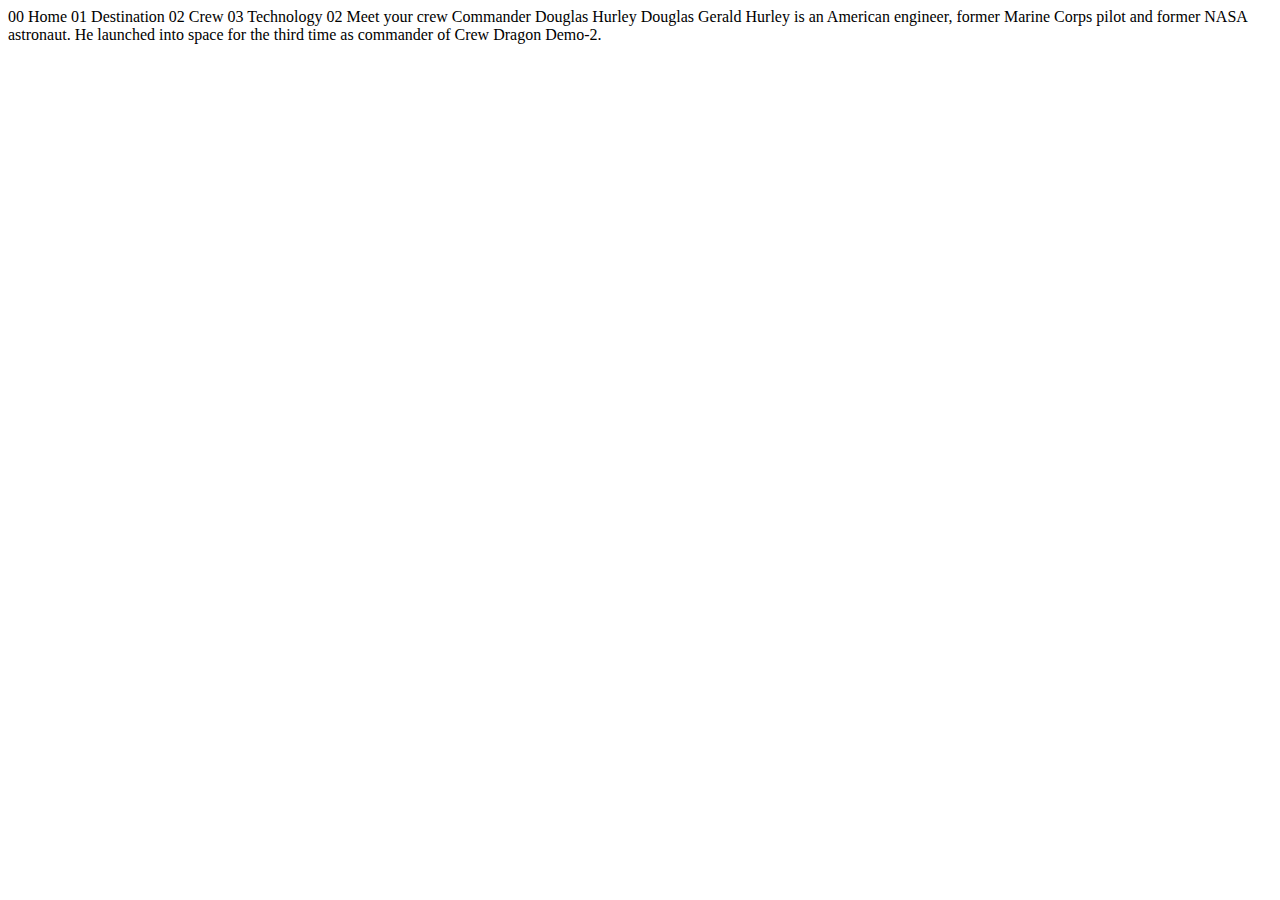
==== crew-commander.html @ c6e1ca6d "Initial commit" ====
<!DOCTYPE html>
<html lang="en">
<head>
  <meta charset="UTF-8">
  <meta name="viewport" content="width=device-width, initial-scale=1.0">

  <link rel="icon" type="image/png" sizes="32x32" href="./assets/favicon-32x32.png">
  
  <title>Frontend Mentor | Space tourism website</title>
</head>
<body>

  00 Home
  01 Destination
  02 Crew
  03 Technology

  02 Meet your crew

  Commander
  Douglas Hurley

  Douglas Gerald Hurley is an American engineer, former Marine Corps pilot 
  and former NASA astronaut. He launched into space for the third time as 
  commander of Crew Dragon Demo-2.
</body>
</html>
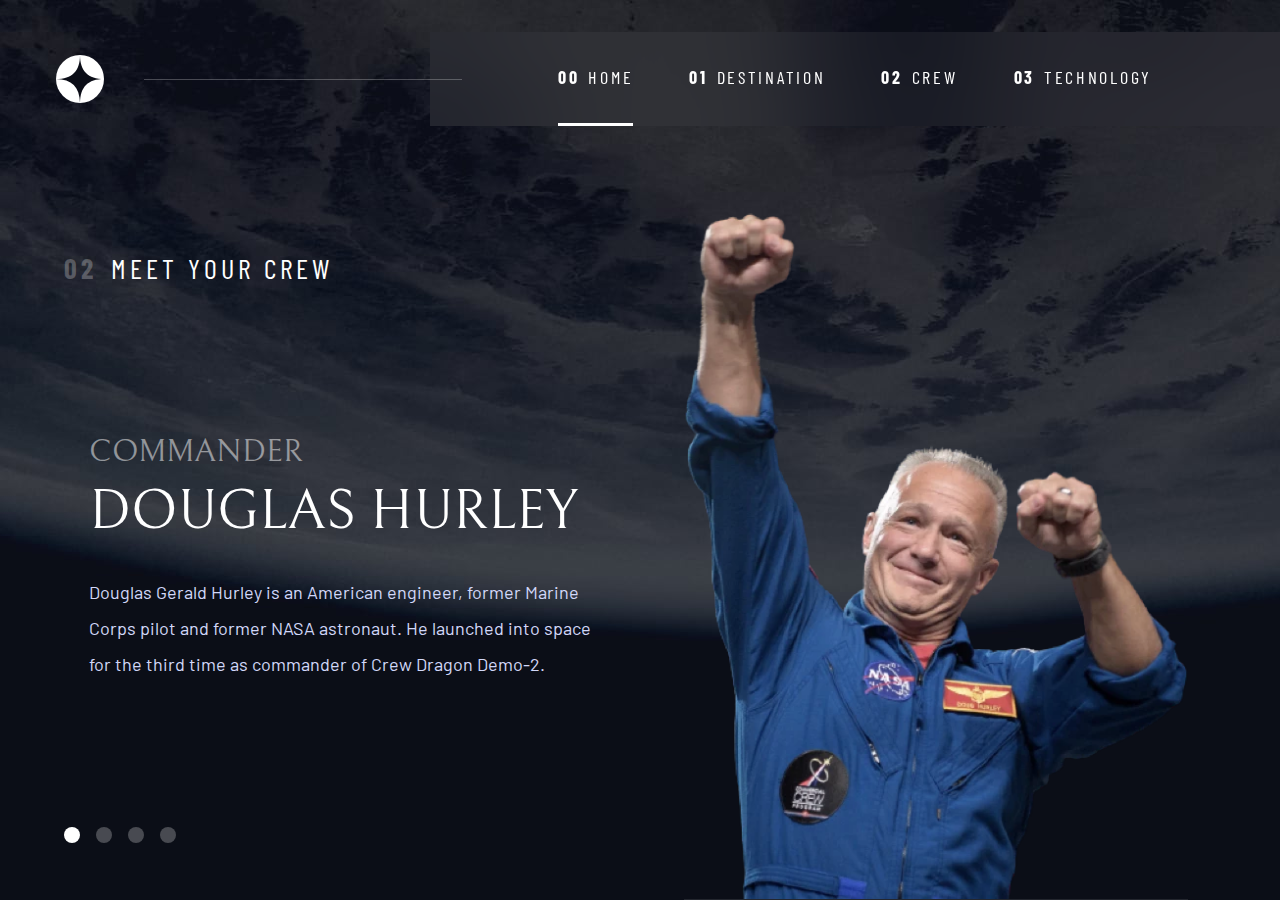
==== commit 6d40242e: "layout" ====
--- a/crew-commander.html
+++ b/crew-commander.html
@@ -5,23 +5,66 @@
   <meta name="viewport" content="width=device-width, initial-scale=1.0">
 
   <link rel="icon" type="image/png" sizes="32x32" href="./assets/favicon-32x32.png">
+
+  <!-- Google fonts -->
+  <link rel="preconnect" href="https://fonts.googleapis.com">
+  <link rel="preconnect" href="https://fonts.gstatic.com" crossorigin>
+  <link href="https://fonts.googleapis.com/css2?family=Barlow+Condensed:wght@400;700&family=Bellefair&family=Barlow:wght@400;700&display=swap" rel="stylesheet">
+
+  <link rel="stylesheet" href="css/index.css">
+
+  <title>Space Tourism | Destinations</title>
+
+  <script src="/js/index.js" defer></script>
+
+</head>
+<body class="crew">
+  <a class="skip-to-content" href="#main">Skip to content</a>
+  <header class="primary-header flex">
+    <div>
+      <img src="./assets/shared/logo.svg" alt="space tourism logo" class="logo">
+    </div>
+    <button class="mobile-nav-toggle" aria-controls="primary-navigation" aria-expanded="false"><span class="sr-only">Menu</span></button>
+    <div class="primary-nav-accent"></div>
+    <nav>
+      <ul id="primary-navigation" data-visible="false" class="primary-navigation underline-indicators flex">
+        <li class="active"><a class="ff-sans-cond uppercase text-white letter-spacing-2" href="index.html"><span aria-hidden="true">00</span>Home</a>
+        <li><a class="ff-sans-cond uppercase text-white letter-spacing-2" href="destination.html"><span aria-hidden="true">01</span>Destination</a>
+        <li><a class="ff-sans-cond uppercase text-white letter-spacing-2" href="crew.html"><span aria-hidden="true">02</span>Crew</a>
+        <li><a class="ff-sans-cond uppercase text-white letter-spacing-2" href="technology.html"><span aria-hidden="true">03</span>Technology</a>
+      </ul>
+    </nav>
+  </header>
+
+  <main id="main" class="grid-container grid-container--crew flow">
+    <h1 class="numbered-title"><span aria-hidden="true">02</span>Meet your crew</h1>
+    <!-- Dots -->
+    <!-- <div class="flow"> -->
+      <div class="dot-indicators flex" style="justify-content: center;">
+        <button aria-selected="true"><span class="sr-only">The commander</span></button>
+        <button aria-selected="false"><span class="sr-only">The mission specialist</span></button>
+        <button aria-selected="false"><span class="sr-only">The pilot</span></button>
+        <button aria-selected="false"><span class="sr-only">The crew engineer</span></button>
+        </div>
+    <!-- </div> -->
   
-  <title>Frontend Mentor | Space tourism website</title>
-</head>
-<body>
+    <article class="crew-details flow">
+      <header class="flow flow--space-small">
+        <h2 class="fs-600 ff-serif uppercase">Commander</h2>
+        <p class="fs-700 uppercase ff-serif">Douglas Hurley</p>
+      </header>
 
-  00 Home
-  01 Destination
-  02 Crew
-  03 Technology
+      <p class="text-accent line-height-2" style="max-width: min(85vw, 51ch); margin-inline: auto;">Douglas Gerald Hurley is an American engineer, former Marine Corps pilot 
+      and former NASA astronaut. He launched into space for the third time as 
+      commander of Crew Dragon Demo-2.</p>
+    </article>
+    <picture>
+      <source srcset="assets/crew/image-douglas-hurley.webp" type="image/webp">
+      <img src="assets/crew/image-douglas-hurley.png" alt="Douglas Hurley">
+    </picture>
 
-  02 Meet your crew
+    <!-- <img src="assets/crew/image-douglas-hurley.png" alt="Douglas Hurley"> -->
+  </main>
 
-  Commander
-  Douglas Hurley
-
-  Douglas Gerald Hurley is an American engineer, former Marine Corps pilot 
-  and former NASA astronaut. He launched into space for the third time as 
-  commander of Crew Dragon Demo-2.
 </body>
 </html>--- a/css/index.css
+++ b/css/index.css
@@ -0,0 +1,726 @@
+/* ------------------- */
+/* Custom Properties   */
+/* ------------------- */
+
+:root {
+    /* colors */
+    --clr-dark: 230 35% 7%;
+    --clr-light: 231 77% 90%;
+    --clr-white: 0 0% 100%;
+
+    /* font-sizes */
+    --fs-900: clamp(5rem, 8vw + 1rem, 9.375rem);
+    --fs-800: 3.5rem;
+    --fs-700: 1.5rem;
+    --fs-600: 1rem;
+    --fs-500: 1rem;
+    --fs-400: 0.9375rem;
+    --fs-300: 1rem;
+    --fs-200: 0.875rem;
+
+   /* font-families */
+   --ff-serif: "Bellefair", serif;
+   --ff-sans-cond: "Barlow Condensed", sans-serif;
+   --ff-sans-normal: "Barlow", sans-serif;
+}
+@media (min-width: 35em) {
+    :root {
+        --fs-800: 5rem;
+        --fs-700: 2.5rem;
+        --fs-600: 1.5rem;
+        --fs-500: 1.25rem;
+        --fs-400: 1rem;
+    }
+}
+@media (min-width: 45em) {
+    :root {
+        /* font-sizes */
+        --fs-800: 6.25rem;
+        --fs-700: 3.5rem;
+        --fs-600: 2rem;
+        --fs-500: 1.75rem;
+        --fs-400: 1.125rem;
+    }
+}
+
+
+/* ------------------- */
+/* Reset               */
+/* ------------------- */
+
+/* https://piccalil.li/blog/a-modern-css-reset/ */
+
+/* Box sizing */
+*,
+*::before,
+*::after {
+    box-sizing: border-box;
+}
+
+/* Reset margins */
+body,
+h1,
+h2,
+h3,
+h4,
+h5,
+h6,
+p,
+figure,
+picture {
+    margin: 0;
+}
+
+/* Reset font weights */
+h1,
+h2,
+h3,
+h4,
+h5,
+h6,
+p {
+    font-weight: 400;
+}
+
+/* setup the body */
+body {
+    font-family: var(--ff-sans-normal);
+    font-size: var(--fs-400);
+    color: hsl(var(--clr-white));
+    background-color: hsl(var(--clr-dark));
+    line-height: 1.5;
+    min-height: 100vh;
+    display: grid;
+    grid-template-rows: min-content 1fr;
+    overflow-x: hidden;
+}
+
+/* make images easier to work with */
+img,
+picture {
+    max-width: 100%;
+    display: block;
+}
+
+/* make form elements easier to work with */
+input,
+button,
+textarea,
+select {
+    font: inherit;
+}
+
+/* remove animation for people who turned them off */
+
+@media (prefers-reduced-motion: reduce) {  
+    *,
+    *::before,
+    *::after {
+      animation-duration: 0.01ms !important;
+      animation-iteration-count: 1 !important;
+      transition-duration: 0.01ms !important;
+      scroll-behavior: auto !important;
+    }
+  }
+
+/* ------------------- */
+/* Utility Classes     */
+/* ------------------- */
+
+.flex {
+    display: flex;
+    gap: var(--gap, 1rem);
+}
+
+.grid {
+    display: grid;
+    gap: var(--gap, 1rem);
+}
+
+.d-block {
+    display: block;
+}
+
+.flow > *:where(:not(:first-child)) {
+    margin-top: var(--flow-space, 1rem);
+}
+
+.flow--space-small {
+    --flow-space: .75rem;
+}
+
+.container {
+    /* padding-inline: 2em; */
+    max-width: 80rem;
+    margin-inline: auto;
+}
+
+/* screen reader only */
+
+.sr-only { 
+    position: absolute;
+    width: 1px;
+    height: 1px;
+    padding: 0;
+    margin: -1px;
+    overflow: hidden;
+    clip: rect(0,0,0,0);
+    white-space: nowrap;
+    border: 0;
+}
+
+.skip-to-content {
+    position: absolute;
+    z-index: 200;
+    background: hsl( var(--clr-white) );
+    color: hsl( var(--clr-dark) );
+    padding: 0.5em 1em;
+    margin-inline: auto;
+    transform: translateY(-102%);
+    transition: transform 250ms ease-in-out;
+}
+.skip-to-content:focus {
+    transform: translateY(0);
+}
+
+
+/* colors */
+
+.bg-dark {background-color: hsl(var(--clr-dark));}
+.bg-accent {background-color: hsl(var(--clr-light));}
+.bg-white {background-color: hsl(var(--clr-white));}
+
+.text-dark { color: hsl( var(--clr-dark) );}
+.text-accent { color: hsl( var(--clr-light) );}
+.text-white { color: hsl( var(--clr-white) );}
+
+/* typography */
+
+.ff-serif { font-family: var(--ff-serif); } 
+.ff-sans-cond { font-family: var(--ff-sans-cond); } 
+.ff-sans-normal { font-family: var(--ff-sans-normal); } 
+
+.letter-spacing-1 { letter-spacing: 4.75px; } 
+.letter-spacing-2 { letter-spacing: 2.7px; } 
+.letter-spacing-3 { letter-spacing: 2.35px; } 
+
+.line-height-2 { line-height: 2; }
+
+.text-center { text-align: center; }
+.uppercase { text-transform: uppercase; }
+
+.fs-900 { font-size: var(--fs-900); }
+.fs-800 { font-size: var(--fs-800); }
+.fs-700 { font-size: var(--fs-700); }
+.fs-600 { font-size: var(--fs-600); }
+.fs-500 { font-size: var(--fs-500); }
+.fs-400 { font-size: var(--fs-400); }
+.fs-300 { font-size: var(--fs-300); }
+.fs-200 { font-size: var(--fs-200); }
+
+.fs-900,
+.fs-800,
+.fs-700,
+.fs-600 {
+    line-height: 1.1;
+}
+
+.numbered-title {
+    font-family: var(--ff-sans-cond);
+    font-size: var(--fs-500);
+    text-transform: uppercase;
+    letter-spacing: 4px;
+}
+
+.numbered-title span {
+    margin-right: 0.5em;
+    font-weight: 700;
+    color: hsl(var(--clr-white) / 0.25);
+}
+
+/* ------------------- */
+/* Components          */
+/* ------------------- */
+
+.large-button {
+    font-size: 1.25rem;
+    position: relative;
+    display: inline-grid;
+    z-index: 1;
+    place-content: center;
+    padding: 0 2em;
+    aspect-ratio: 1;
+    text-decoration: none;
+    border-radius: 50%;
+}
+
+@media (min-width: 35em) {
+    .large-button {
+        font-size: 2rem;
+    }
+}
+
+.large-button::after {
+    content: '';
+    position: absolute;
+    z-index: -1;
+    background: hsl(var(--clr-white) / 0.1);
+    width: 100%;
+    height: 100%;
+    border-radius: 50%;
+    opacity: 0;
+    transition: opacity 500ms linear, transform 750ms ease-in-out;
+}
+
+.large-button:hover::after,
+.large-button:focus::after,
+.large-button[aria-selected="true"]::after {
+    opacity: 1;
+    transform: scale(1.65);
+}
+
+/* primary-header */
+
+.logo {
+    margin: 1.5rem clamp(1.5rem, 5vw, 3.5rem);
+}
+@media (max-width: 35em) {
+    .logo {
+        width: 2.5rem;
+    }
+}
+
+.primary-header {
+    justify-content: space-between;
+    align-items: center;
+}
+.primary-nav-accent {
+    display: none;
+}
+.primary-navigation {
+    /* --gap: 8rem; */
+    /* --gap: 3rem; */
+    --gap: clamp(1.5rem, 5vw, 3.5rem);
+    --underline-gap: 2rem;
+    list-style: none;
+    padding: 0;
+    margin: 0;
+    background-color: hsl(var(--clr-dark) / 0.95);
+}
+
+.primary-navigation a {
+    text-decoration: none;
+}
+
+.primary-navigation a > span {
+    font-weight: 700;
+    margin-right: .5em;
+}
+
+.mobile-nav-toggle {
+    display: none;
+}
+
+@supports ( backdrop-filter: blur(50px)) {
+    .primary-navigation {
+        background-color: hsl(var(--clr-white) / 0.04);
+        backdrop-filter: blur(50px);
+    }
+    
+}
+@media (max-width: 35em) {
+    .primary-navigation {
+        --underline-gap: 0.5rem;
+        gap: unset;
+        position: fixed;
+        z-index: 99;
+        inset: 0 0 0 30%;
+        list-style: none;
+        padding: min(20rem, 15vh) 0 min(20rem, 15vh) 2rem;
+        margin: 0;
+        flex-direction: column;
+        transform: translateX(100%);
+        transition: transform 500ms ease-in-out;
+    }
+    .primary-navigation.underline-indicators > * {
+        border-bottom: none;
+        border-right: .2rem solid hsl( var(--clr-white) / 0 );
+
+    }
+    .primary-navigation[data-visible="true"] {
+        transform: translateX(0);
+        transition: all 1s;
+    }
+    .mobile-nav-toggle {
+        display: block;
+        position: absolute;
+        z-index: 100;
+        right: 1rem;
+        top: 2rem;
+        background: transparent;
+        border: 0;
+        background-image: url(/assets/shared/icon-hamburger.svg);
+        background-repeat: no-repeat;
+        background-position: center;
+        width: 1.5rem;
+        aspect-ratio: 1;
+        border: 0;
+    }
+    .mobile-nav-toggle[aria-expanded="true"] {
+        background-image: url(/assets/shared/icon-close.svg);
+    }
+    .mobile-nav-toggle:focus-visible {
+        outline: 5px solid white;
+    }
+}
+
+@media (min-width:35em) and (max-width: 50em) {
+    .primary-navigation {
+        /* gap: 3rem; */
+        padding-inline: 3rem;
+    }
+    .primary-navigation a > span {
+        display: none;
+    }
+}
+
+@media (min-width: 50em) {
+    .primary-nav-accent {
+        display: block;
+        width: 100%;
+        min-width: 2rem;
+        /* margin-left:3rem; */
+        margin-left: clamp(1rem, 1vw, 3rem);;
+        margin-right: -3rem;
+        z-index: 99;
+    }
+    .primary-nav-accent::before {
+        content: '';
+        display: block;
+        position: relative;
+        height: 1px;
+        /* background: hsl( var(--clr-light) / 50% ); */
+        background: hsl( var(--clr-white) / .25);
+        width: 100%;
+    }
+    .primary-navigation {
+        /* gap: 3rem; */
+        margin-block: 2rem;
+        padding-inline: clamp(3rem, 10vw, 10rem);
+    }
+}
+
+
+
+.underline-indicators > * {
+    padding: var(--underline-gap, 1rem) 0;
+    border: 0;
+    border-bottom: .2rem solid hsl( var(--clr-white) / 0 );
+    cursor: pointer;
+    background: none;
+}
+
+.underline-indicators > li:hover,
+.underline-indicators > li:focus,
+.underline-indicators > button:hover,
+.underline-indicators > button:focus,
+.underline-indicators > li.hovered,
+.underline-indicators > button.hovered {
+    border-color: hsl( var(--clr-white) / .5);
+}
+
+.underline-indicators > li.active,
+.underline-indicators > button[aria-selected="true"] {
+    color: hsl( var(--clr-white) / 1);
+    border-color: hsl( var(--clr-white) / 1);
+}
+
+
+.tab-list {
+    --gap: 2rem;
+    --underline-gap: 0.5rem;
+}
+
+.dot-indicators > * {
+    cursor: pointer;
+    border: 0;
+    border-radius: 50%;
+    aspect-ratio: 1;
+    padding: 0.5rem;
+    background-color: hsl(var(--clr-white) / 0.25);
+}
+
+.dot-indicators > button:hover,
+.dot-indicators > button:focus,
+.dot-indicators > button.hovered {
+    background-color: hsl(var(--clr-white) / 0.5);
+}
+
+.dot-indicators > button[aria-selected="true"] {
+    background-color: hsl( var(--clr-white) / 1);
+}
+
+.number-indicators > * {
+    cursor: pointer;
+    width: 2.5em;
+    border-radius: 50%;
+    aspect-ratio: 1;
+    border: 1px solid hsl(var(--clr-light) / 0.25);
+    padding: 0 1em;
+}
+
+.number-indicators > button:hover,
+.number-indicators > button:focus,
+.number-indicators > button.hovered {
+    border: 1px solid hsl(var(--clr-light));
+}
+
+.number-indicators > button[aria-selected="true"] {
+    color: hsl(var(--clr-dark));
+    background-color: hsl( var(--clr-white) / 1);
+    border: 1px solid hsl(var(--clr-light));
+}
+
+
+/* ------------------------------ */
+/* Page specific backgrounds      */
+/* ------------------------------ */
+
+/* design system */
+.design-system-bg {
+    background-image: url(/assets/crew/background-crew-desktop.jpg);
+    background-position: bottom;
+    background-repeat: no-repeat;
+    transform: rotate(180deg);
+    height: 30rem;
+    position: relative;
+    z-index: -1;
+}
+
+/* home */
+
+body {
+    background-size: cover;
+    background-position: bottom center;
+}
+
+.home {
+    background-image: url(/assets/home/background-home-mobile.jpg);
+}
+@media (min-width: 35em) {
+    .home {
+        background-position: center center;
+        background-image: url(/assets/home/background-home-tablet.jpg);
+    }
+}
+@media (min-width: 50em) {
+    .home {
+        background-image: url(/assets/home/background-home-desktop.jpg);
+    }    
+}
+
+.destination {
+    background-image: url(/assets/destination/background-destination-mobile.jpg);
+}
+@media (min-width: 35em) {
+    .destination {
+        background-position: center center;
+        background-image: url(/assets/destination/background-destination-tablet.jpg);
+    }
+}
+@media (min-width: 50em) {
+    .destination {
+        background-image: url(/assets/destination/background-destination-desktop.jpg);
+    }    
+}
+
+.crew {
+    background-image: url(/assets/crew/background-crew-mobile.jpg);
+}
+@media (min-width: 35em) {
+    .crew {
+        background-position: center center;
+        background-image: url(/assets/crew/background-crew-tablet.jpg);
+    }
+}
+@media (min-width: 50em) {
+    .crew {
+        background-image: url(/assets/crew/background-crew-desktop.jpg);
+    }    
+}
+
+
+/* ------------------------------ */
+/* Layout                         */
+/* ------------------------------ */
+
+
+.grid-container {
+    text-align: center;
+    display: grid;
+    place-items: center;
+    padding-inline: 1rem;
+    padding-bottom: 4rem;
+}
+
+.numbered-title {
+    grid-area: title;
+}
+
+/* destination layout */
+.grid-container--destination {
+    --flow-space: 2rem;
+    grid-template-areas:
+        'title'
+        'image'
+        'tabs'
+        'content';
+}
+
+.grid-container--destination > picture {
+    grid-area: image;
+    max-width: min(50%, 300px);
+}
+
+.grid-container--destination > .tab-list {
+    grid-area: tabs;
+}
+
+.grid-container--destination > .destination-info {
+    grid-area: content;
+}
+
+.destination-info {
+    /* --flow-space: 1.25rem; */
+    width: 100%;
+    max-width: 80%;
+    align-self: flex-start;
+}
+
+.destination-info p {
+    --flow-space: 1.25rem
+}
+
+.destination-meta {
+    --flow-space: 2rem;
+    flex-direction: column;
+    border-top: 1px solid hsl( var(--clr-white) / .1);
+    padding-top: 2rem;
+    margin-top: 3rem;
+}
+.destination-meta p {
+    font-size: 1.75rem;
+}
+
+.destination-meta-item {
+    --flow-space: 1rem
+}
+
+/* crew layout */
+.grid-container--crew {
+    --flow-space: 2rem;
+    grid-template-areas:
+        'title'
+        'image'
+        'tabs'
+        'content';
+}
+
+.grid-container--crew > picture {
+    grid-area: image;
+    max-width: min(50%, 35rem);
+    border-bottom: 1px solid hsl( var(--clr-white) / .1);
+}
+
+.grid-container--crew > .dot-indicators {
+    grid-area: tabs;
+}
+
+.grid-container--crew > .crew-details {
+    grid-area: content;
+}
+
+.crew-details h2 {
+    color: hsl( var(--clr-white) / .5 );
+}
+
+
+
+@media (min-width: 35em) {
+    .numbered-title {
+        justify-self: start;
+        margin-block-start: 2rem;
+    }
+    .destination-meta {
+        flex-direction: row;
+        justify-content: space-evenly;
+    }
+    .destination-meta-item {
+        margin-top: 0;
+    }
+    .grid-container--crew {
+        padding-bottom: 0;
+        /* --flow-space: 2rem; */
+        grid-template-areas:
+            'title'
+            'content'
+            'tabs'
+            'image';
+    }    
+}
+
+@media (min-width: 50em ) {
+    .grid-container {
+        text-align: left;
+        column-gap: var(--container-gap, 2rem);
+        grid-template-columns: minmax(1rem, 1fr) repeat(2, minmax(0, 35rem)) minmax(1rem, 1fr);
+    }
+
+    .grid-container--home {
+        padding-bottom: max(6rem, 20vh);
+        align-items: end;
+    }
+    .grid-container--home > *:first-child {
+        justify-self: flex-start;
+        grid-column: 2;
+    }
+    .grid-container--home > *:last-child {
+        justify-self: flex-end;
+        grid-column: 3;
+    }
+
+    .grid-container--destination {
+        justify-items: start;
+        align-content: start;
+        grid-template-areas: 
+            '. title title .'
+            '. image tabs .'
+            '. image content .';
+    }
+    .grid-container--destination > picture,
+    .grid-container--crew > picture {
+        max-width: min(90%, 35rem);
+    }
+
+    .destination-info {
+        max-width: min(85vw, 43ch);
+    }
+    .destination-meta {
+        --gap: min(5vw, 6rem);
+        justify-content: start;
+    } 
+    .grid-container--crew {
+        /* --flow-space: 2rem; */
+        grid-template-areas:
+            '. title image .'
+            '. content image .'
+            '. tabs image .';
+    }
+    .grid-container--crew > .dot-indicators {
+        justify-self: start;
+    }
+    .grid-container--crew > picture {
+        align-self: end;
+    }
+    
+}
